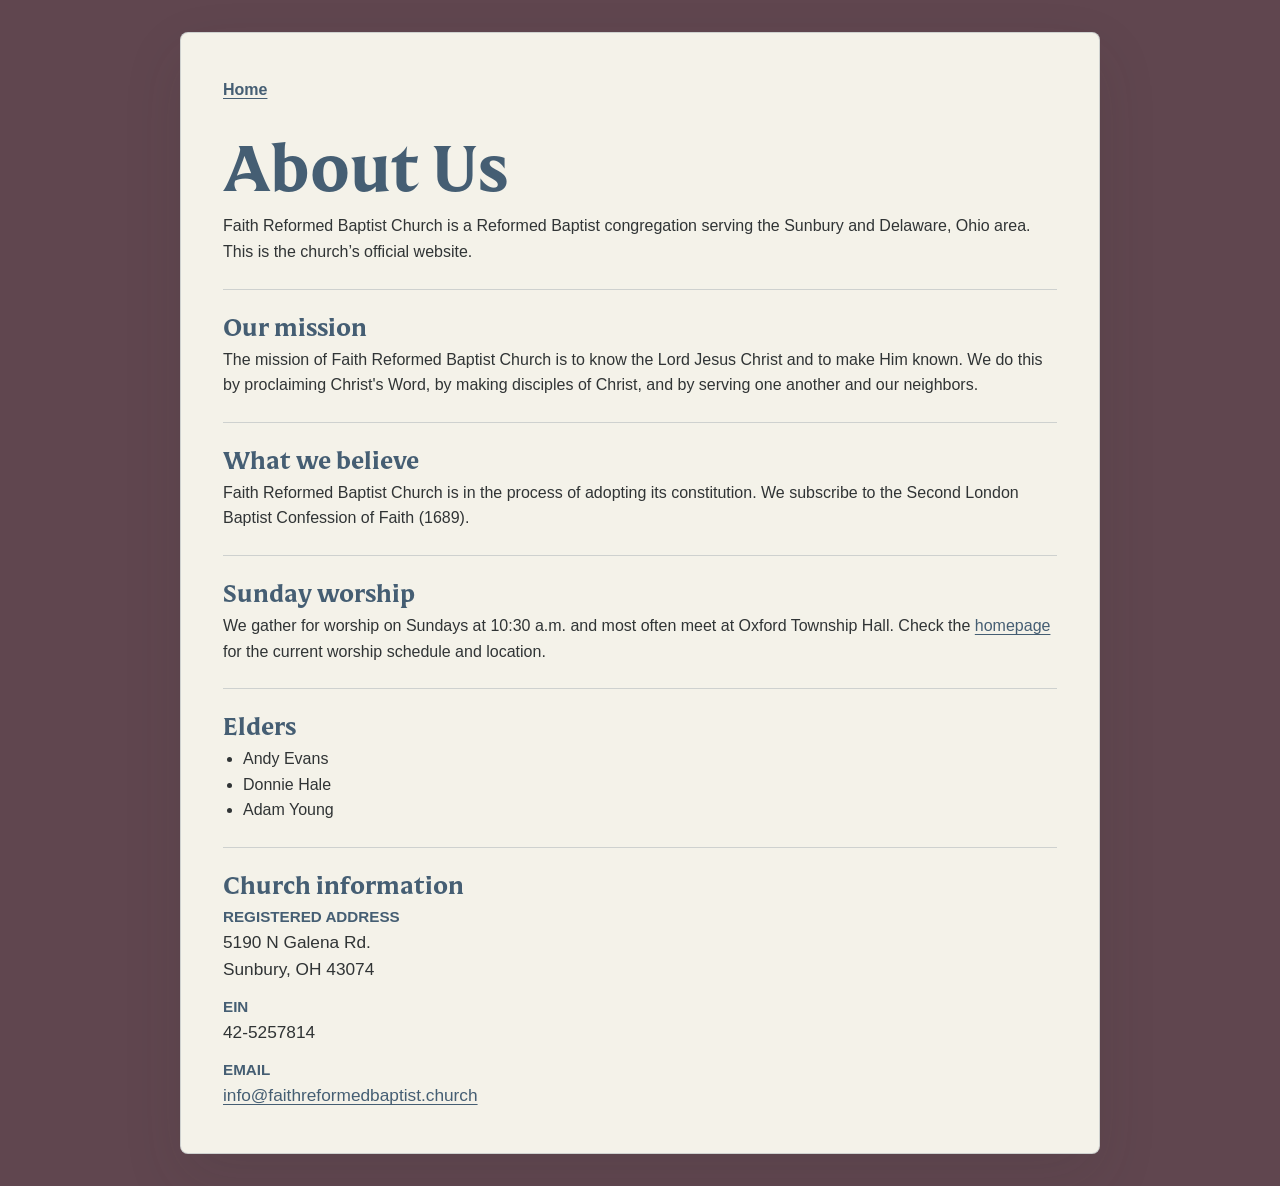
==== about-us.html @ 33197927 "Added 'About Us' page." ====
<!DOCTYPE html>
<html lang="en">
<head>
  <meta charset="UTF-8">
  <meta name="viewport" content="width=device-width, initial-scale=1.0">
  <title>About Us | Faith Reformed Baptist Church</title>
  <meta name="description" content="Learn about the mission, beliefs, elders, and contact information of Faith Reformed Baptist Church in Sunbury, Ohio.">
  <link rel="canonical" href="https://faithreformedbaptist.church/about-us.html">
  <link rel="stylesheet" href="styles.css">
</head>
<body>
  <main class="page-shell">
    <article class="hero-card about-card">
      <nav class="about-nav" aria-label="Site navigation">
        <a href="./">Home</a>
      </nav>

      <h1>About Us</h1>
      <p>Faith Reformed Baptist Church is a Reformed Baptist congregation serving the Sunbury and Delaware, Ohio area. This is the church’s official website.</p>

      <section class="about-section">
        <h2>Our mission</h2>
        <p>The mission of Faith Reformed Baptist Church is to know the Lord Jesus Christ and to make Him known. We do this by proclaiming Christ's Word, by making disciples of Christ, and by serving one another and our neighbors.</p>
      </section>

      <section class="about-section">
        <h2>What we believe</h2>
        <p>Faith Reformed Baptist Church is in the process of adopting its constitution. We subscribe to the Second London Baptist Confession of Faith (1689).</p>
      </section>

      <section class="about-section">
        <h2>Sunday worship</h2>
        <p>We gather for worship on Sundays at 10:30 a.m. and most often meet at Oxford Township Hall. Check the <a href="./">homepage</a> for the current worship schedule and location.</p>
      </section>

      <section class="about-section">
        <h2>Elders</h2>
        <ul>
          <li>Andy Evans</li>
          <li>Donnie Hale</li>
          <li>Adam Young</li>
        </ul>
      </section>

      <section class="about-section">
        <h2>Church information</h2>
        <dl>
          <div>
            <dt>Registered address</dt>
            <dd>5190 N Galena Rd.<br>Sunbury, OH 43074</dd>
          </div>
          <div>
            <dt>EIN</dt>
            <dd>42-5257814</dd>
          </div>
          <div>
            <dt>Email</dt>
            <dd><a href="mailto:info@faithreformedbaptist.church">info@faithreformedbaptist.church</a></dd>
          </div>
        </dl>
      </section>
    </article>
  </main>
</body>
</html>
---- styles.css ----
:root {
  --frbc-burgundy: #60464f;
  --frbc-cream: #f4f2e9;
  --frbc-slate-blue: #455e73;
  --frbc-white: #ffffff;
  --ink: #303435;
  --muted: #566166;
  --line: rgba(69, 94, 115, 0.22);
  --paper: var(--frbc-cream);
  --shadow: 0 24px 60px rgba(48, 52, 53, 0.12);
}

@font-face {
  font-family: "Mestiza FRBC";
  src: url("assets/mestiza-bold.otf") format("opentype");
  font-style: normal;
  font-weight: 700;
  font-display: block;
}

* {
  box-sizing: border-box;
}

html {
  min-height: 100%;
}

body {
  margin: 0;
  min-height: 100vh;
  font-family: Arial, Helvetica, sans-serif;
  color: var(--ink);
  background: var(--frbc-burgundy);
}

body::before {
  content: none;
}

.page-shell {
  min-height: 100vh;
  display: grid;
  place-items: center;
  padding: 32px 20px;
}

.sr-only {
  position: absolute;
  width: 1px;
  height: 1px;
  padding: 0;
  margin: -1px;
  overflow: hidden;
  clip: rect(0, 0, 0, 0);
  white-space: nowrap;
  border: 0;
}

.hero-card {
  width: min(920px, 100%);
  padding: 44px 42px;
  border: 1px solid var(--line);
  border-radius: 8px;
  background: var(--paper);
  box-shadow: var(--shadow);
  text-align: center;
  backdrop-filter: blur(10px);
}

.hero-mark {
  display: inline-flex;
  align-items: center;
  justify-content: center;
  width: 120px;
  margin-bottom: 18px;
}

.hero-mark img {
  display: block;
  width: 100%;
  height: auto;
}

.eyebrow {
  margin: 0 0 8px;
  color: var(--frbc-burgundy);
  font-size: 0.88rem;
  font-weight: 600;
  text-transform: uppercase;
}

h1 {
  margin: 0;
  color: var(--frbc-slate-blue);
  font-family: "Mestiza FRBC", Georgia, serif;
  font-size: 4.1rem;
  font-weight: 700;
  line-height: 1.08;
}

.lead {
  width: min(560px, 100%);
  margin: 20px auto 18px;
  color: var(--muted);
  font-size: 1.15rem;
  line-height: 1.65;
}

.home-nav {
  margin-bottom: 28px;
}

.home-nav a,
.about-card a {
  color: var(--frbc-slate-blue);
  text-underline-offset: 0.2em;
}

.home-nav a,
.about-nav a {
  font-weight: 700;
}

.about-card {
  text-align: left;
  line-height: 1.6;
}

.about-nav {
  margin-bottom: 24px;
}

.about-section {
  margin-top: 24px;
  padding-top: 20px;
  border-top: 1px solid var(--line);
}

.about-section h2 {
  margin: 0 0 6px;
  color: var(--frbc-slate-blue);
  font-family: "Mestiza FRBC", Georgia, serif;
  font-size: 1.55rem;
  line-height: 1.25;
}

.about-section p,
.about-section ul {
  margin: 0;
}

.about-section ul {
  padding-left: 1.25em;
}

.about-section dl {
  margin: 0;
}

.about-section dl div + div {
  margin-top: 12px;
}

.about-card a {
  overflow-wrap: anywhere;
}

.details {
  display: grid;
  gap: 0;
  margin: 0;
  border-top: 1px solid var(--line);
  border-bottom: 1px solid var(--line);
}

.detail-row {
  display: grid;
  grid-template-columns: minmax(140px, 180px) 1fr;
  align-items: start;
  gap: 18px;
  padding: 18px 0;
  text-align: left;
}

.detail-row + .detail-row {
  border-top: 1px solid var(--line);
}

dt {
  font-size: 0.95rem;
  font-weight: 700;
  text-transform: uppercase;
  color: var(--frbc-slate-blue);
}

dd {
  margin: 0;
  font-size: 1.08rem;
  line-height: 1.55;
}

.location-list {
  margin: 0;
  padding: 0;
  list-style: none;
}

.location-list li {
  position: relative;
  padding-left: 1em;
}

.location-list li + li {
  margin-top: 0.2rem;
}

.location-list li::before {
  content: "•";
  position: absolute;
  left: 0;
  color: var(--frbc-burgundy);
}

.meeting-location {
  display: grid;
  gap: 2px;
}

.meeting-dates {
  font-weight: 600;
  color: var(--frbc-burgundy);
}

.meeting-place {
  color: var(--ink);
}

.note {
  margin: 18px 0 0;
  color: var(--muted);
  font-size: 1rem;
}

@media (max-width: 640px) {
  .hero-card {
    padding: 36px 24px;
    border-radius: 8px;
  }

  .hero-mark {
    width: 110px;
  }

  .lead {
    font-size: 1.04rem;
  }

  h1 {
    font-size: 2.6rem;
  }

  .detail-row {
    grid-template-columns: 1fr;
    gap: 8px;
  }
}
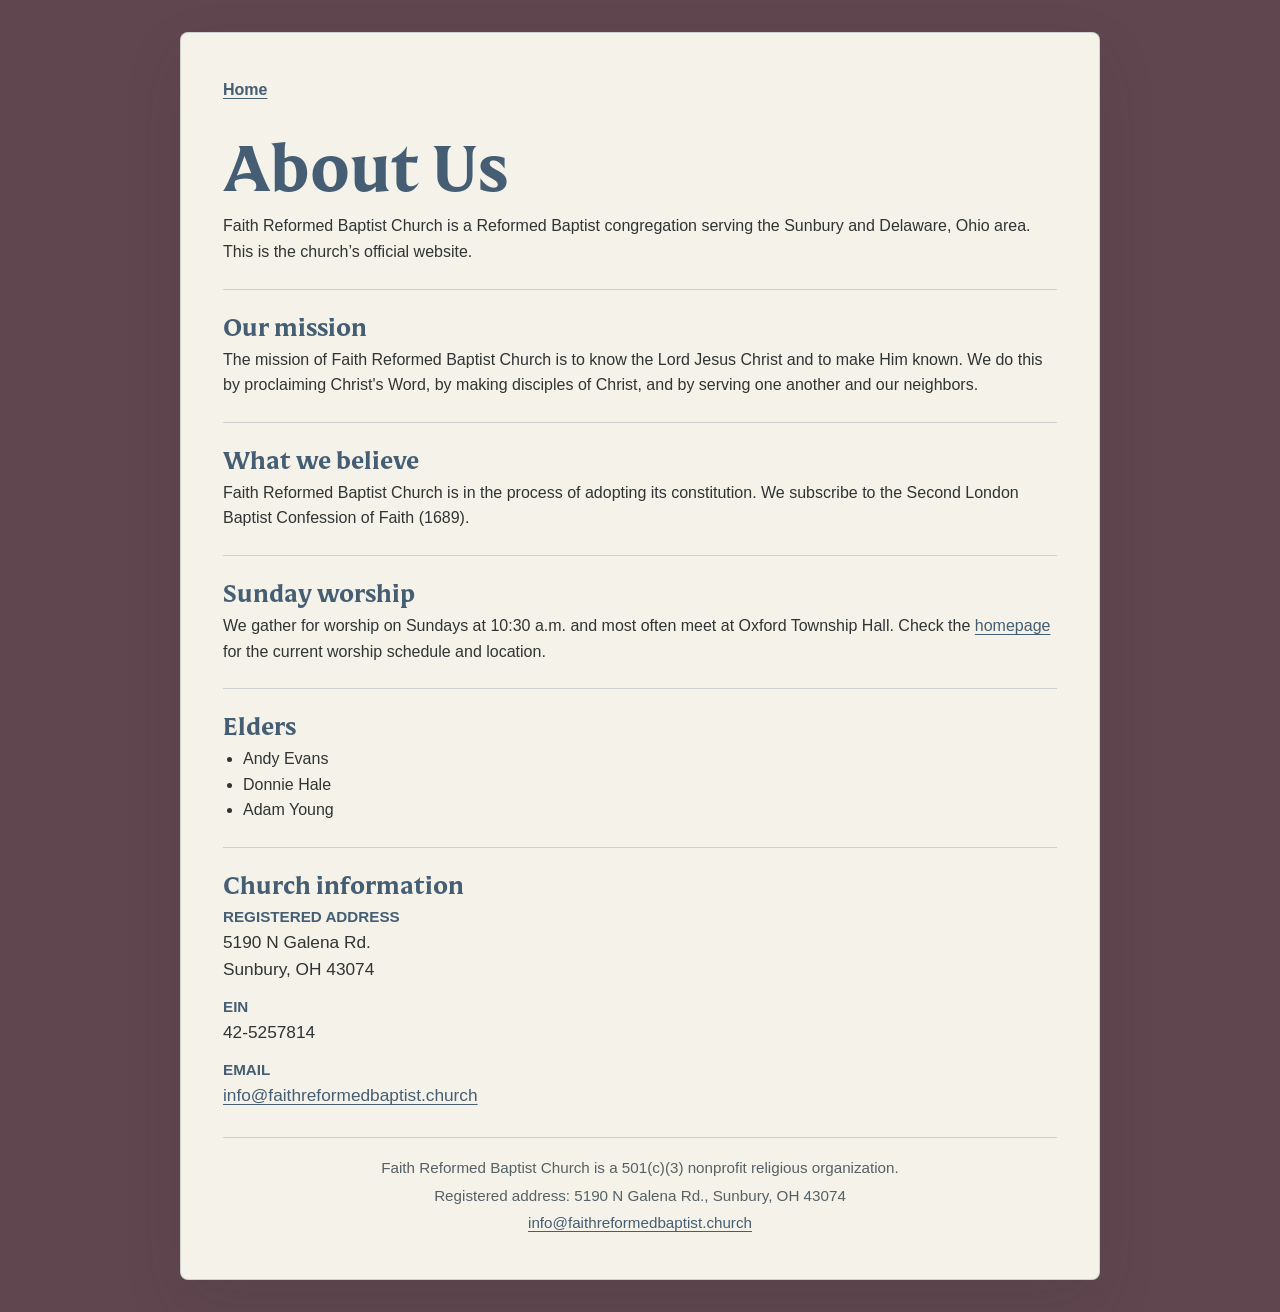
==== commit 1ae0bc84: "Updated to better meet Google for Nonprofits requirements." ====
--- a/about-us.html
+++ b/about-us.html
@@ -59,6 +59,11 @@
           </div>
         </dl>
       </section>
+      <footer class="site-footer">
+        <p>Faith Reformed Baptist Church is a 501(c)(3) nonprofit religious organization.</p>
+        <p>Registered address: 5190 N Galena Rd., Sunbury, OH 43074</p>
+        <p><a href="mailto:info@faithreformedbaptist.church">info@faithreformedbaptist.church</a></p>
+      </footer>
     </article>
   </main>
 </body>
--- a/styles.css
+++ b/styles.css
@@ -242,6 +242,30 @@
   font-size: 1rem;
 }
 
+.site-footer {
+  margin-top: 28px;
+  padding-top: 18px;
+  border-top: 1px solid var(--line);
+  color: var(--muted);
+  font-size: 0.95rem;
+  line-height: 1.55;
+  text-align: center;
+}
+
+.site-footer p {
+  margin: 0;
+}
+
+.site-footer p + p {
+  margin-top: 4px;
+}
+
+.site-footer a {
+  color: var(--frbc-slate-blue);
+  overflow-wrap: anywhere;
+  text-underline-offset: 0.2em;
+}
+
 @media (max-width: 640px) {
   .hero-card {
     padding: 36px 24px;
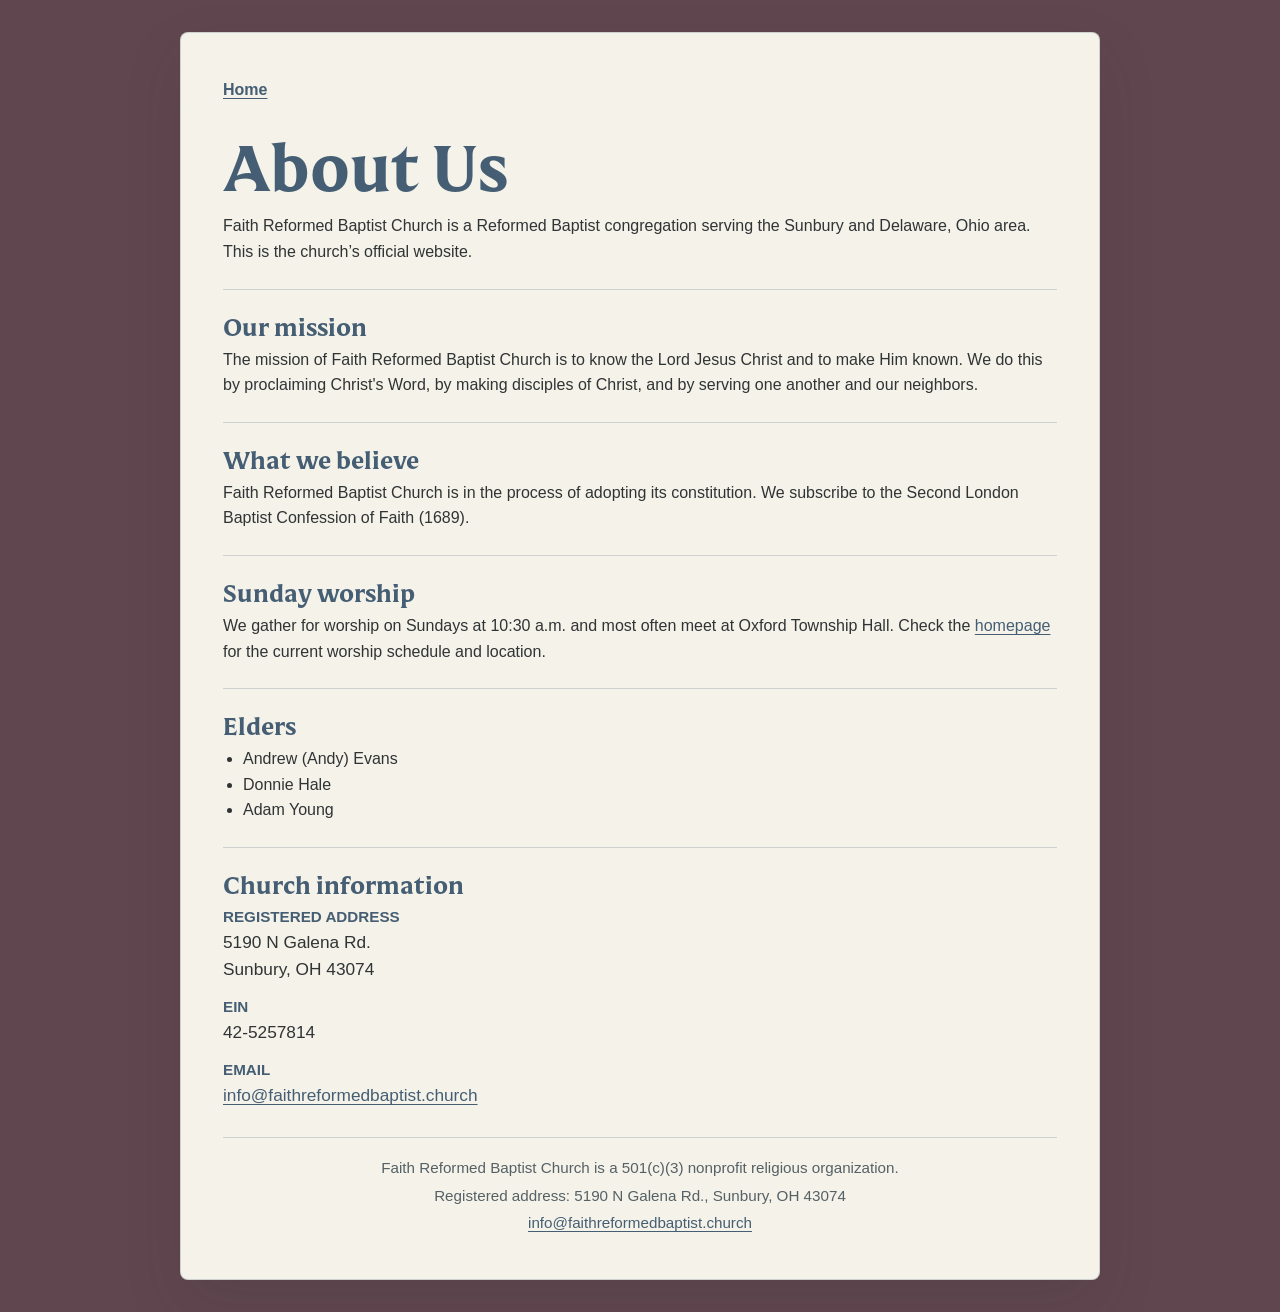
==== commit 97787308: "Updated to 'Andrew (Andy) Evans'." ====
--- a/about-us.html
+++ b/about-us.html
@@ -36,7 +36,7 @@
       <section class="about-section">
         <h2>Elders</h2>
         <ul>
-          <li>Andy Evans</li>
+          <li>Andrew (Andy) Evans</li>
           <li>Donnie Hale</li>
           <li>Adam Young</li>
         </ul>
